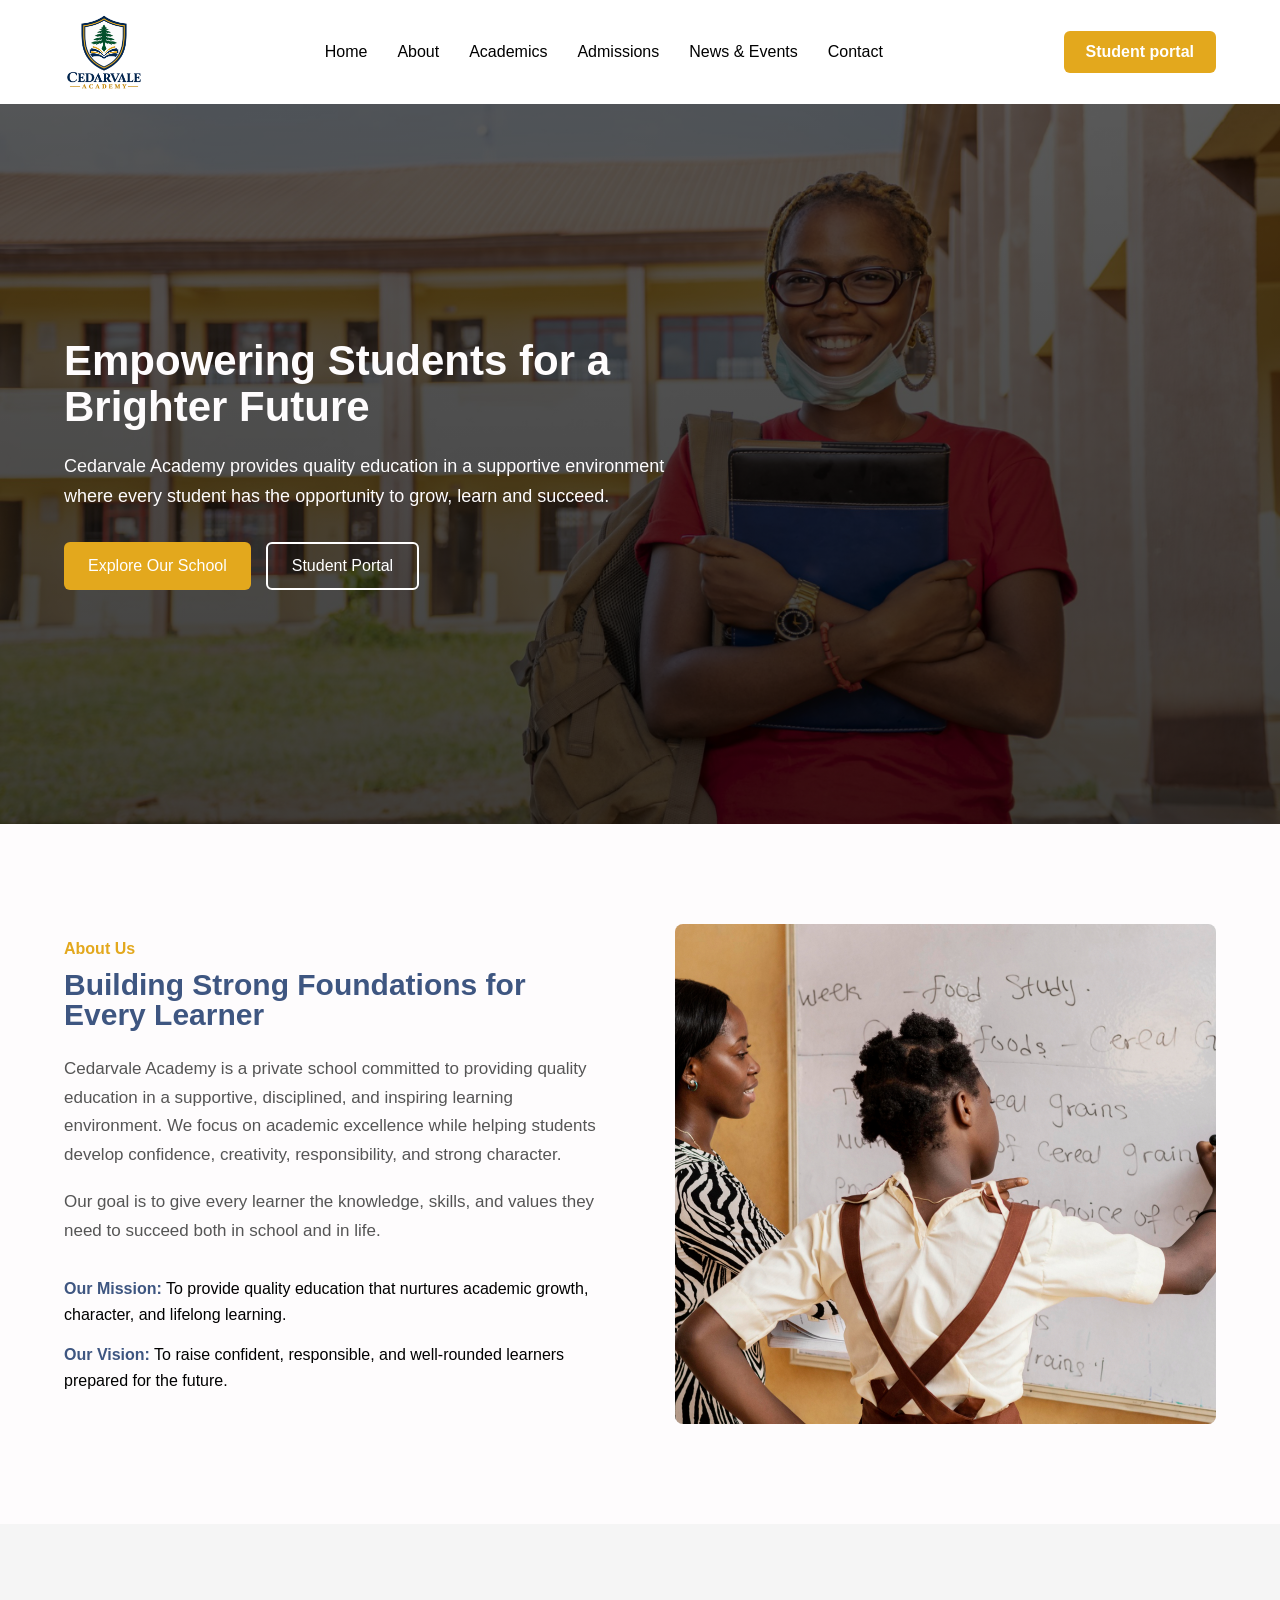
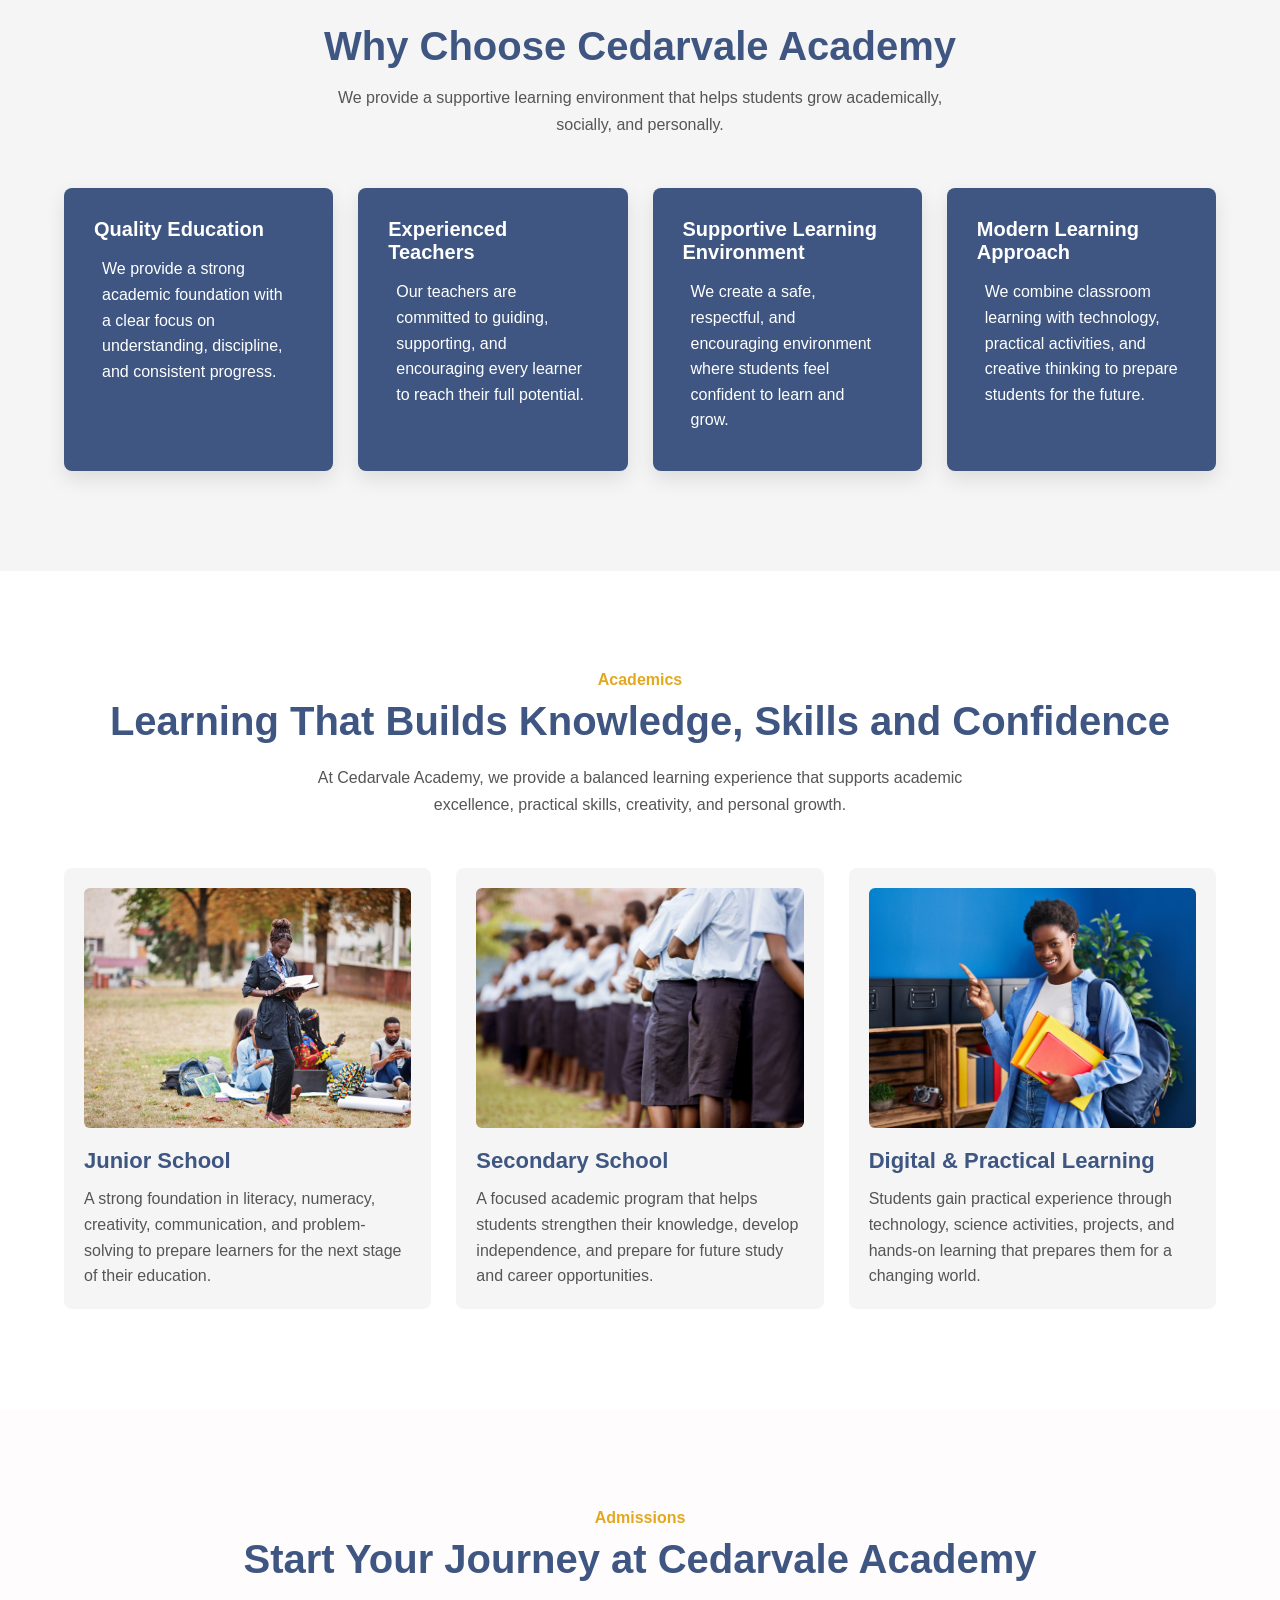
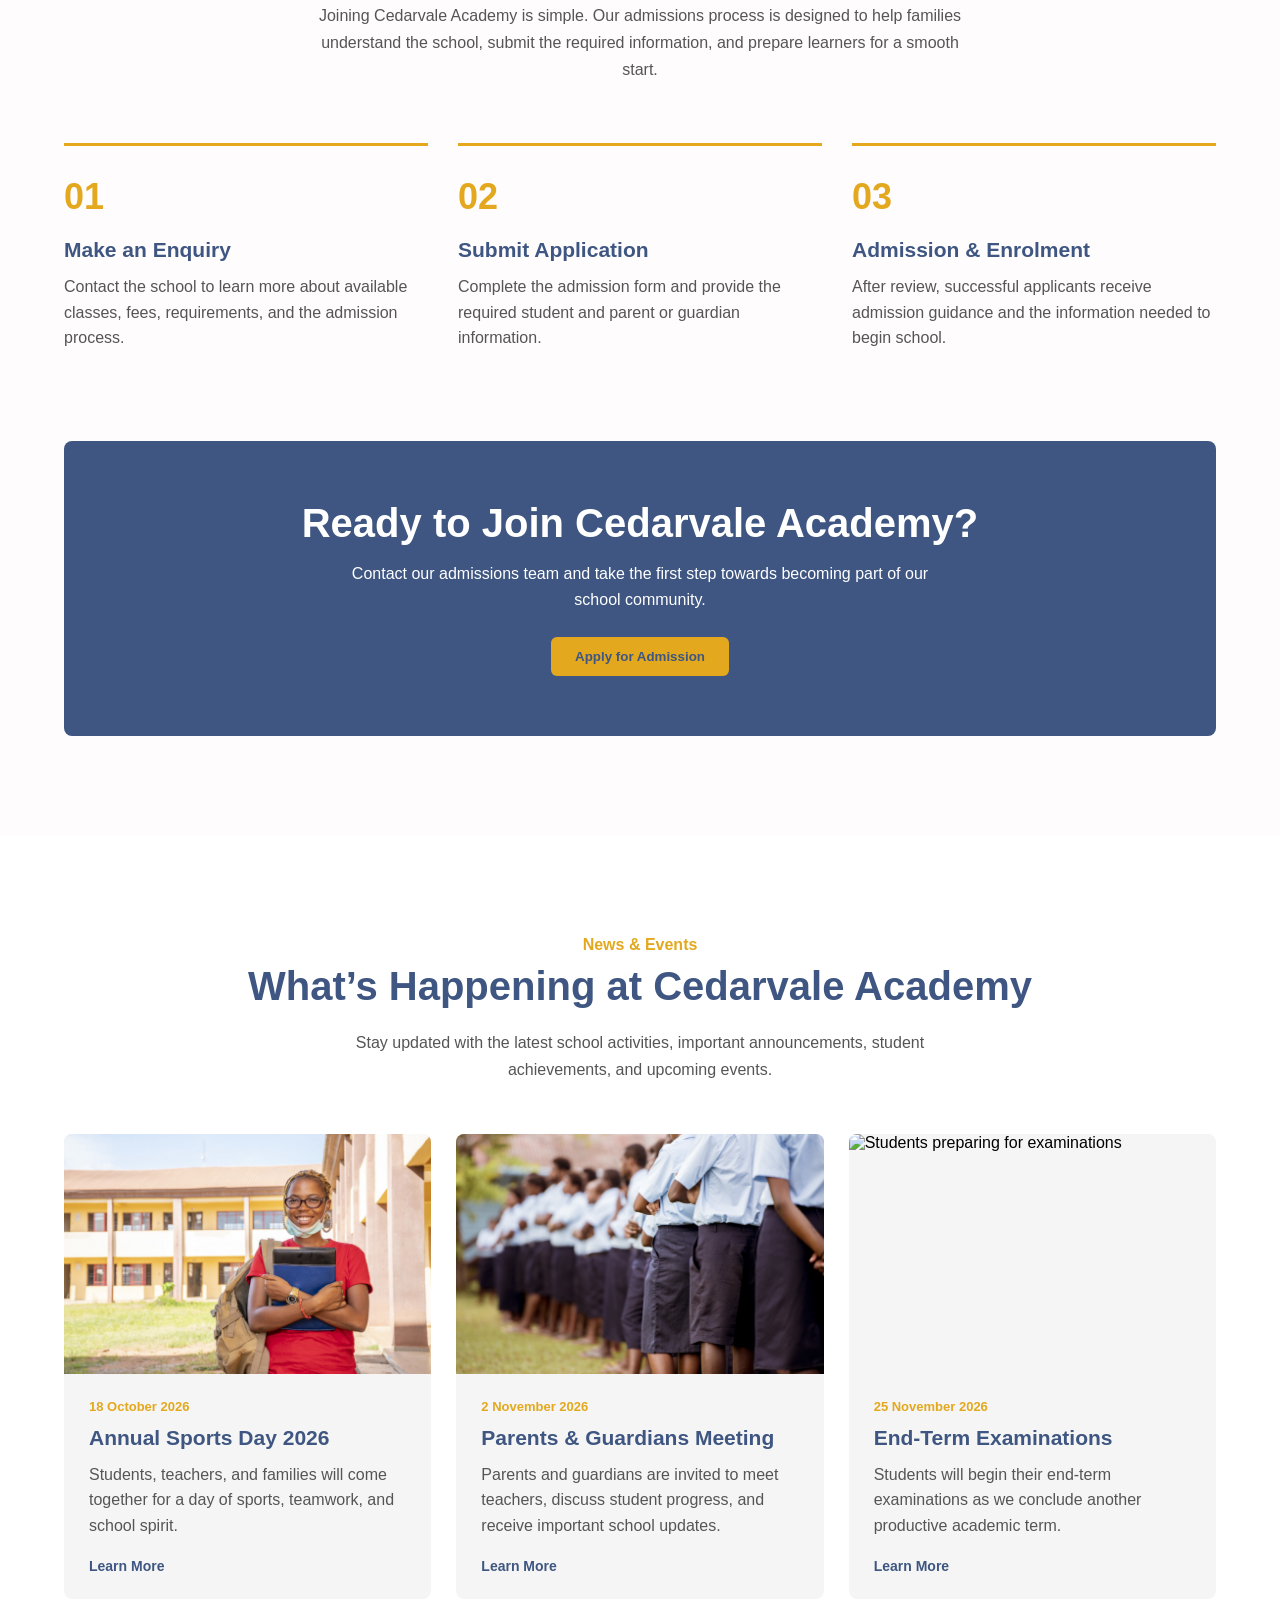
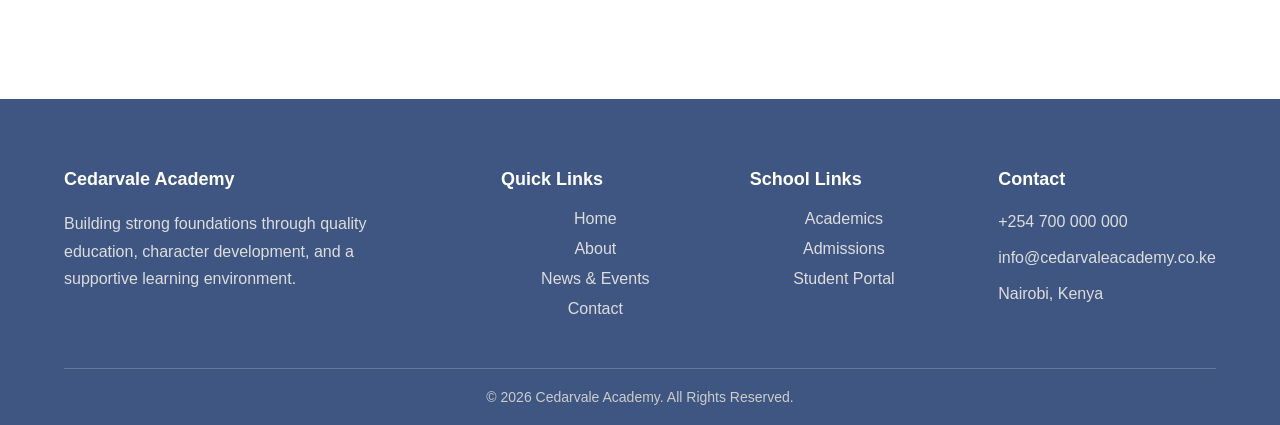
==== public-website/index.html @ d94d073a "Build public website login and signup pages" ====
<!doctype html>
<html lang="en">
  <head>
    <meta charset="UTF-8" />
    <meta name="viewport" content="width=device-width, initial-scale=1.0" />
    <title>Cedarvale Academy</title>
    <link rel="stylesheet" href="style.css" />
  </head>

  <body>
    <header>
      <div class="logo">
        <img src="../assets/logo/logo.png" alt="Cedarvale Academy Logo" />
      </div>

      <nav>
        <ul>
          <li><a href="#hero">Home</a></li>
          <li><a href="#about">About</a></li>
          <li><a href="#academics">Academics</a></li>
          <li><a href="#admissions">Admissions</a></li>
          <li><a href="#news">News & Events</a></li>
          <li><a href="#cta">Contact</a></li>
        </ul>
      </nav>

      <div class="headerbutton">
 
          <a href="../login/index.html">Student portal</a>
      </div>
    </header>

    <section class="hero">
      <div class="hero__content">
        <h1>Empowering Students for a Brighter Future</h1>
        <p>
          Cedarvale Academy provides quality education in a supportive
          environment where every student has the opportunity to grow, learn and
          succeed.
        </p>
        <div class="hero__cta">
          <button>Explore Our School</button>
          <button class="secondary-btn">Student Portal</button>
        </div>
      </div>
    </section>

    <section class="about" id="about">
      <div class="about__left">
        <p class="about__label">About Us</p>

        <h2>Building Strong Foundations for Every Learner</h2>

        <p class="about__description">
          Cedarvale Academy is a private school committed to providing quality
          education in a supportive, disciplined, and inspiring learning
          environment. We focus on academic excellence while helping students
          develop confidence, creativity, responsibility, and strong character.
        </p>

        <p class="about__description">
          Our goal is to give every learner the knowledge, skills, and values
          they need to succeed both in school and in life.
        </p>

        <div class="about__values">
          <p>
            <strong>Our Mission:</strong>
            To provide quality education that nurtures academic growth,
            character, and lifelong learning.
          </p>

          <p>
            <strong>Our Vision:</strong>
            To raise confident, responsible, and well-rounded learners prepared
            for the future.
          </p>
        </div>
      </div>

      <div class="about__right">
        <img src="../assets/images/image 3.jpg" alt="Cedarvale Academy students" />
      </div>
    </section>
    <section class="why_choose" id="why_choose">
      <h2>Why Choose Cedarvale Academy</h2>

      <p class="why_choose__description">
        We provide a supportive learning environment that helps students grow
        academically, socially, and personally.
      </p>

      <div class="cards">
        <div class="why__card">
          <h3>Quality Education</h3>
          <p>
            We provide a strong academic foundation with a clear focus on
            understanding, discipline, and consistent progress.
          </p>
        </div>

        <div class="why__card">
          <h3>Experienced Teachers</h3>
          <p>
            Our teachers are committed to guiding, supporting, and encouraging
            every learner to reach their full potential.
          </p>
        </div>

        <div class="why__card">
          <h3>Supportive Learning Environment</h3>
          <p>
            We create a safe, respectful, and encouraging environment where
            students feel confident to learn and grow.
          </p>
        </div>

        <div class="why__card">
          <h3>Modern Learning Approach</h3>
          <p>
            We combine classroom learning with technology, practical activities,
            and creative thinking to prepare students for the future.
          </p>
        </div>
      </div>
    </section>

    <section class="academics" id="academics">
      <p class="academics__label">Academics</p>

      <h2>Learning That Builds Knowledge, Skills and Confidence</h2>

      <p class="academics__description">
        At Cedarvale Academy, we provide a balanced learning experience that
        supports academic excellence, practical skills, creativity, and personal
        growth.
      </p>

      <div class="academics__cards">
        <div class="academics__card">
          <img
            src="../assets/images/image 7.jpg"
            alt="Students learning at Cedarvale Academy"
          />

          <h3>Junior School</h3>

          <p>
            A strong foundation in literacy, numeracy, creativity,
            communication, and problem-solving to prepare learners for the next
            stage of their education.
          </p>
        </div>

        <div class="academics__card">
          <img
            src="../assets/images/image 6.jpg"
            alt="Secondary school students in class"
          />

          <h3>Secondary School</h3>

          <p>
            A focused academic program that helps students strengthen their
            knowledge, develop independence, and prepare for future study and
            career opportunities.
          </p>
        </div>

        <div class="academics__card">
          <img
            src="../assets/images/image 5.jpg"
            alt="Students using computers for digital learning"
          />

          <h3>Digital & Practical Learning</h3>

          <p>
            Students gain practical experience through technology, science
            activities, projects, and hands-on learning that prepares them for a
            changing world.
          </p>
        </div>
      </div>
    </section>

    <section class="admissions" id="admissions">
      <p class="admissions__label">Admissions</p>

      <h2>Start Your Journey at Cedarvale Academy</h2>

      <p class="admissions__description">
        Joining Cedarvale Academy is simple. Our admissions process is designed
        to help families understand the school, submit the required information,
        and prepare learners for a smooth start.
      </p>

      <div class="admissions__process">
        <div class="admissions__step">
          <span>01</span>
          <h3>Make an Enquiry</h3>
          <p>
            Contact the school to learn more about available classes, fees,
            requirements, and the admission process.
          </p>
        </div>

        <div class="admissions__step">
          <span>02</span>
          <h3>Submit Application</h3>
          <p>
            Complete the admission form and provide the required student and
            parent or guardian information.
          </p>
        </div>

        <div class="admissions__step">
          <span>03</span>
          <h3>Admission & Enrolment</h3>
          <p>
            After review, successful applicants receive admission guidance and
            the information needed to begin school.
          </p>
        </div>
      </div>

      <div class="admissions__cta">
        <h2>Ready to Join Cedarvale Academy?</h2>

        <p>
          Contact our admissions team and take the first step towards becoming
          part of our school community.
        </p>

        <button>Apply for Admission</button>
      </div>
    </section>

    <section class="news" id="news">
      <p class="news__label">News & Events</p>

      <h2>What’s Happening at Cedarvale Academy</h2>

      <p class="news__description">
        Stay updated with the latest school activities, important announcements,
        student achievements, and upcoming events.
      </p>

      <div class="news__cards">
        <article class="news__card">
          <div class="news__image">
            <img
              src="../assets/images/image 4.jpg"
              alt="Students participating in Cedarvale Academy Sports Day"
            />
          </div>

          <div class="news__info">
            <time class="news__date" datetime="2026-10-18">
              18 October 2026
            </time>

            <h3>Annual Sports Day 2026</h3>

            <p>
              Students, teachers, and families will come together for a day of
              sports, teamwork, and school spirit.
            </p>

            <a href="#">Learn More</a>
          </div>
        </article>

        <article class="news__card">
          <div class="news__image">
            <img
              src="../assets/images/image 6.jpg"
              alt="Parents and teachers meeting at Cedarvale Academy"
            />
          </div>

          <div class="news__info">
            <time class="news__date" datetime="2026-11-02">
              2 November 2026
            </time>

            <h3>Parents & Guardians Meeting</h3>

            <p>
              Parents and guardians are invited to meet teachers, discuss
              student progress, and receive important school updates.
            </p>

            <a href="#">Learn More</a>
          </div>
        </article>

        <article class="news__card">
          <div class="news__image">
            <img
              src="assets/images/image 5.jpg"
              alt="Students preparing for examinations"
            />
          </div>

          <div class="news__info">
            <time class="news__date" datetime="2026-11-25">
              25 November 2026
            </time>

            <h3>End-Term Examinations</h3>

            <p>
              Students will begin their end-term examinations as we conclude
              another productive academic term.
            </p>

            <a href="#">Learn More</a>
          </div>
        </article>
      </div>
    </section>

    <footer class="footer" id="footer">

    <div class="footer__top">

        <div class="footer__about">
            <h3 class="footer__heading">Cedarvale Academy</h3>

            <p>
                Building strong foundations through quality education,
                character development, and a supportive learning environment.
            </p>
        </div>


        <div class="footer__quicklinks">
            <h3 class="footer__heading">Quick Links</h3>

            <ul class="footer__nav">
                <li><a href="#home">Home</a></li>
                <li><a href="#about">About</a></li>
                <li><a href="#news">News & Events</a></li>
                <li><a href="contact.html">Contact</a></li>
            </ul>
        </div>


        <div class="footer__schoollinks">
            <h3 class="footer__heading">School Links</h3>

            <ul class="footer__nav">
                <li><a href="#academics">Academics</a></li>
                <li><a href="#admissions">Admissions</a></li>
                <li><a href="../login/login.html">Student Portal</a></li>
            </ul>
        </div>


        <div class="footer__contact">
            <h3 class="footer__heading">Contact</h3>

            <address>
                <p>+254 700 000 000</p>
                <p>info@cedarvaleacademy.co.ke</p>
                <p>Nairobi, Kenya</p>
            </address>
        </div>

    </div>


    <div class="footer__bottom">
        <p>© 2026 Cedarvale Academy. All Rights Reserved.</p>
    </div>

</footer>
  </body>
</html>
---- public-website/style.css ----
* {
  margin: 0;
  padding: 0;
  box-sizing: border-box;
}

:root {
  --color-dark: #000000;
  --color-gold: #e3a81d;
  --color-blue: #3e5681;
  --color-light: #fefcfd;
  --color-white: #ffffff;
}

body {
  font-family: Arial, sans-serif;
  color: var(--color-dark);
}

/* HEADER */

header {
  display: flex;
  justify-content: space-between;
  align-items: center;

  padding: 12px 5%;

  background-color: var(--color-white);
}

.logo img {
  width: 80px;
  display: block;
}

/* NAVIGATION */

ul {
  display: flex;
  align-items: center;
  gap: 30px;

  list-style: none;
}

ul li {
  margin: 0;
}

ul li a {
  text-decoration: none;
  color: var(--color-dark);
  font-weight: 500;
  transition: 0.3s;
}

ul li a:hover {
  color: var(--color-blue);
}

/* HEADER BUTTON */

.headerbutton button {
  padding: 12px 22px;

  background-color: var(--color-gold);
  color: var(--color-white);

  border: none;
  border-radius: 6px;

  font-weight: 600;
  cursor: pointer;

  transition: 0.3s;
}

.headerbutton button:hover {
  background-color: var(--color-blue);
}

/* HERO */

.hero {
  min-height: 80vh;

  display: flex;
  align-items: center;

  padding: 60px 5%;

  background:
    linear-gradient(rgba(0, 0, 0, 0.65), rgba(0, 0, 0, 0.75)),
    url("../assets/images/image\ 4.jpg");

  background-size: cover;
  background-position: center;

  color: var(--color-light);
}

.hero__content {
  width: 100%;
  max-width: 650px;
}

.hero h1 {
  font-size: 42px;
  line-height: 1.1;
  margin-bottom: 20px;
}

.hero p {
  font-size: 18px;
  line-height: 1.7;
  margin-bottom: 30px;
}

.hero__cta {
  display: flex;
  gap: 15px;
}

.hero__cta button {
  padding: 13px 24px;

  border: none;
  border-radius: 6px;

  font-size: 16px;
  cursor: pointer;

  background-color: var(--color-gold);
  color: var(--color-white);
}

.hero__cta .secondary-btn {
  background-color: transparent;
  border: 2px solid var(--color-white);
}
.about {
  padding: 100px 5%;
  display: flex;
  align-items: center;
  gap: 70px;
  background-color: var(--color-light);
}

.about__left {
  flex: 1;
}

.about__right {
  flex: 1;
}

.about__label {
  color: var(--color-gold);
  font-weight: 600;
  margin-bottom: 12px;
}

.about__left h2 {
  color: var(--color-blue);
  font-size: 30px;
  line-height: 1;
  margin-bottom: 25px;
}

.about__description {
  font-size: 17px;
  line-height: 1.7;
  margin-bottom: 18px;
  color: #555;
}

.about__values {
  margin-top: 30px;
}

.about__values p {
  margin-bottom: 15px;
  line-height: 1.6;
}

.about__values strong {
  color: var(--color-blue);
}

.about__right img {
  width: 100%;
  height: 500px;
  object-fit: cover;
  border-radius: 8px;
  display: block;
}

.why_choose {
  padding: 100px 5%;
  justify-content: center;
  align-items: center;
  gap: 70px;
  background-color: lightgray;
}
.cards {
  display: flex;
  gap: 30px;
}
.why__card {
  background-color: var(--color-blue);
  padding: 2%;
  box-shadow: #555;
  border-radius: 10px;
  color: #ffffff;
}
.why__card p {
  margin: 8px;
}

.why_choose {
  padding: 100px 5%;
  background-color: #f5f5f5;
  text-align: center;
}

.why_choose h2 {
  font-size: 40px;
  color: var(--color-blue);
  margin-bottom: 15px;
}

.why_choose__description {
  width: 100%;
  max-width: 650px;
  margin: 0 auto 50px;
  line-height: 1.7;
  color: #555;
}

.cards {
  display: flex;
  gap: 25px;
}

.why__card {
  flex: 1;
  background-color: var(--color-blue);
  padding: 30px;
  border-radius: 8px;
  color: #ffffff;
  text-align: left;
  box-shadow: 0 8px 20px rgba(0, 0, 0, 0.1);
}

.why__card h3 {
  margin-bottom: 15px;
  font-size: 20px;
}

.why__card p {
  line-height: 1.6;
}

.academics {
  text-align: center;
  background-color: #ffffff;
  padding: 100px 5%;
}

.academics__label {
  color: var(--color-gold);
  font-weight: 600;
  margin-bottom: 10px;
}

.academics h2 {
  color: var(--color-blue);
  font-size: 40px;
  margin-bottom: 20px;
}

.academics__description {
  width: 100%;
  max-width: 650px;
  margin: 0 auto;
  line-height: 1.7;
  color: #555;
}

.academics__cards {
  display: flex;
  gap: 25px;
  margin-top: 50px;
}

.academics__card {
  flex: 1;
  background-color: #f5f5f5;
  padding: 20px;
  text-align: left;
  border-radius: 8px;
}

.academics__card img {
  width: 100%;
  height: 240px;
  object-fit: cover;
  display: block;
  margin-bottom: 20px;
  border-radius: 6px;
}

.academics__card h3 {
  color: var(--color-blue);
  font-size: 22px;
  margin-bottom: 12px;
}

.academics__card p {
  color: #555;
  line-height: 1.6;
}

.admissions {
  text-align: center;
  padding: 100px 5%;
  background-color: var(--color-light);
}

.admissions__label {
  color: var(--color-gold);
  font-weight: 600;
  margin-bottom: 10px;
}

.admissions h2 {
  color: var(--color-blue);
  font-size: 40px;
  margin-bottom: 20px;
}

.admissions__description {
  width: 100%;
  max-width: 650px;
  margin: 0 auto;
  line-height: 1.7;
  color: #555;
}

.admissions__process {
  display: flex;
  gap: 30px;
  margin-top: 60px;
  margin-bottom: 60px;
}

.admissions__step {
  flex: 1;
  text-align: left;
  padding: 30px 0;
  border-top: 3px solid var(--color-gold);
}

.admissions__step span {
  display: block;
  font-size: 36px;
  font-weight: 700;
  color: var(--color-gold);
  margin-bottom: 20px;
}

.admissions__step h3 {
  color: var(--color-blue);
  font-size: 21px;
  margin-bottom: 12px;
}

.admissions__step p {
  line-height: 1.6;
  color: #555;
}

.admissions__cta {
  background-color: var(--color-blue);
  padding: 60px;
  color: var(--color-white);
  border-radius: 8px;
}

.admissions__cta h2 {
  color: var(--color-white);
  margin-bottom: 15px;
}

.admissions__cta p {
  max-width: 600px;
  margin: 0 auto 25px;
  line-height: 1.6;
}

.admissions__cta button {
  padding: 12px 24px;
  color: var(--color-blue);
  background-color: var(--color-gold);
  border: none;
  border-radius: 6px;
  font-weight: 600;
  cursor: pointer;
}

.news {
    text-align: center;
    padding: 100px 5%;
    background-color: var(--color-white);
}

.news__label {
    color: var(--color-gold);
    font-weight: 600;
    margin-bottom: 10px;
}

.news h2 {
    color: var(--color-blue);
    font-size: 40px;
    margin-bottom: 20px;
}

.news__description {
    width: 100%;
    max-width: 650px;
    margin: 0 auto;
    line-height: 1.7;
    color: #555;
}

.news__cards {
    display: flex;
    gap: 25px;
    margin-top: 50px;
}

.news__card {
    flex: 1;
    text-align: left;
    background-color: #f5f5f5;
    border-radius: 8px;
    overflow: hidden;

    display: flex;
    flex-direction: column;
}

.news__image img {
    width: 100%;
    height: 240px;
    object-fit: cover;
    display: block;
}

.news__info {
    padding: 25px;

    display: flex;
    flex-direction: column;
    flex: 1;
}

.news__date {
    display: block;
    font-size: 13px;
    font-weight: 600;
    color: var(--color-gold);
    margin-bottom: 12px;
}

.news__info h3 {
    color: var(--color-blue);
    font-size: 21px;
    margin-bottom: 12px;
}

.news__info p {
    color: #555;
    line-height: 1.6;
    margin-bottom: 20px;
}

.news__info a {
    margin-top: auto;

    color: var(--color-blue);
    text-decoration: none;
    font-size: 14px;
    font-weight: 600;
}

.news__info a:hover {
    color: var(--color-gold);
}

.footer {
    background-color: var(--color-blue);
    color: var(--color-white);
    padding: 70px 5% 0;
}

.footer__top {
    display: flex;
    gap: 60px;
    padding-bottom: 50px;
}

.footer__about {
    flex: 2;
}

.footer__quicklinks,
.footer__schoollinks,
.footer__contact {
    flex: 1;
}

.footer__heading {
    color: var(--color-white);
    font-size: 18px;
    margin-bottom: 20px;
}

.footer__about p {
    color: #dddddd;
    line-height: 1.7;
    max-width: 350px;
}

.footer__nav {
    display: flex;
    flex-direction: column;
    gap: 12px;
    list-style: none;
}

.footer__nav li {
    margin: 0;
}

.footer__nav a {
    color: #dddddd;
    text-decoration: none;
    transition: 0.3s;
}

.footer__nav a:hover {
    color: var(--color-gold);
}

.footer__contact address {
    font-style: normal;
}

.footer__contact p {
    color: #dddddd;
    margin-bottom: 12px;
    line-height: 1.5;
}

.footer__bottom {
    border-top: 1px solid rgba(255, 255, 255, 0.2);
    padding: 20px 0;
    text-align: center;
}

.footer__bottom p {
    color: #cccccc;
    font-size: 14px;
}
.headerbutton a {
    display: inline-block;
    padding: 12px 22px;

    background-color: var(--color-gold);
    color: var(--color-white);

    text-decoration: none;
    font-weight: 600;

    border-radius: 6px;

    transition: 0.3s;
}

.headerbutton a:hover {
    background-color: var(--color-blue);
}
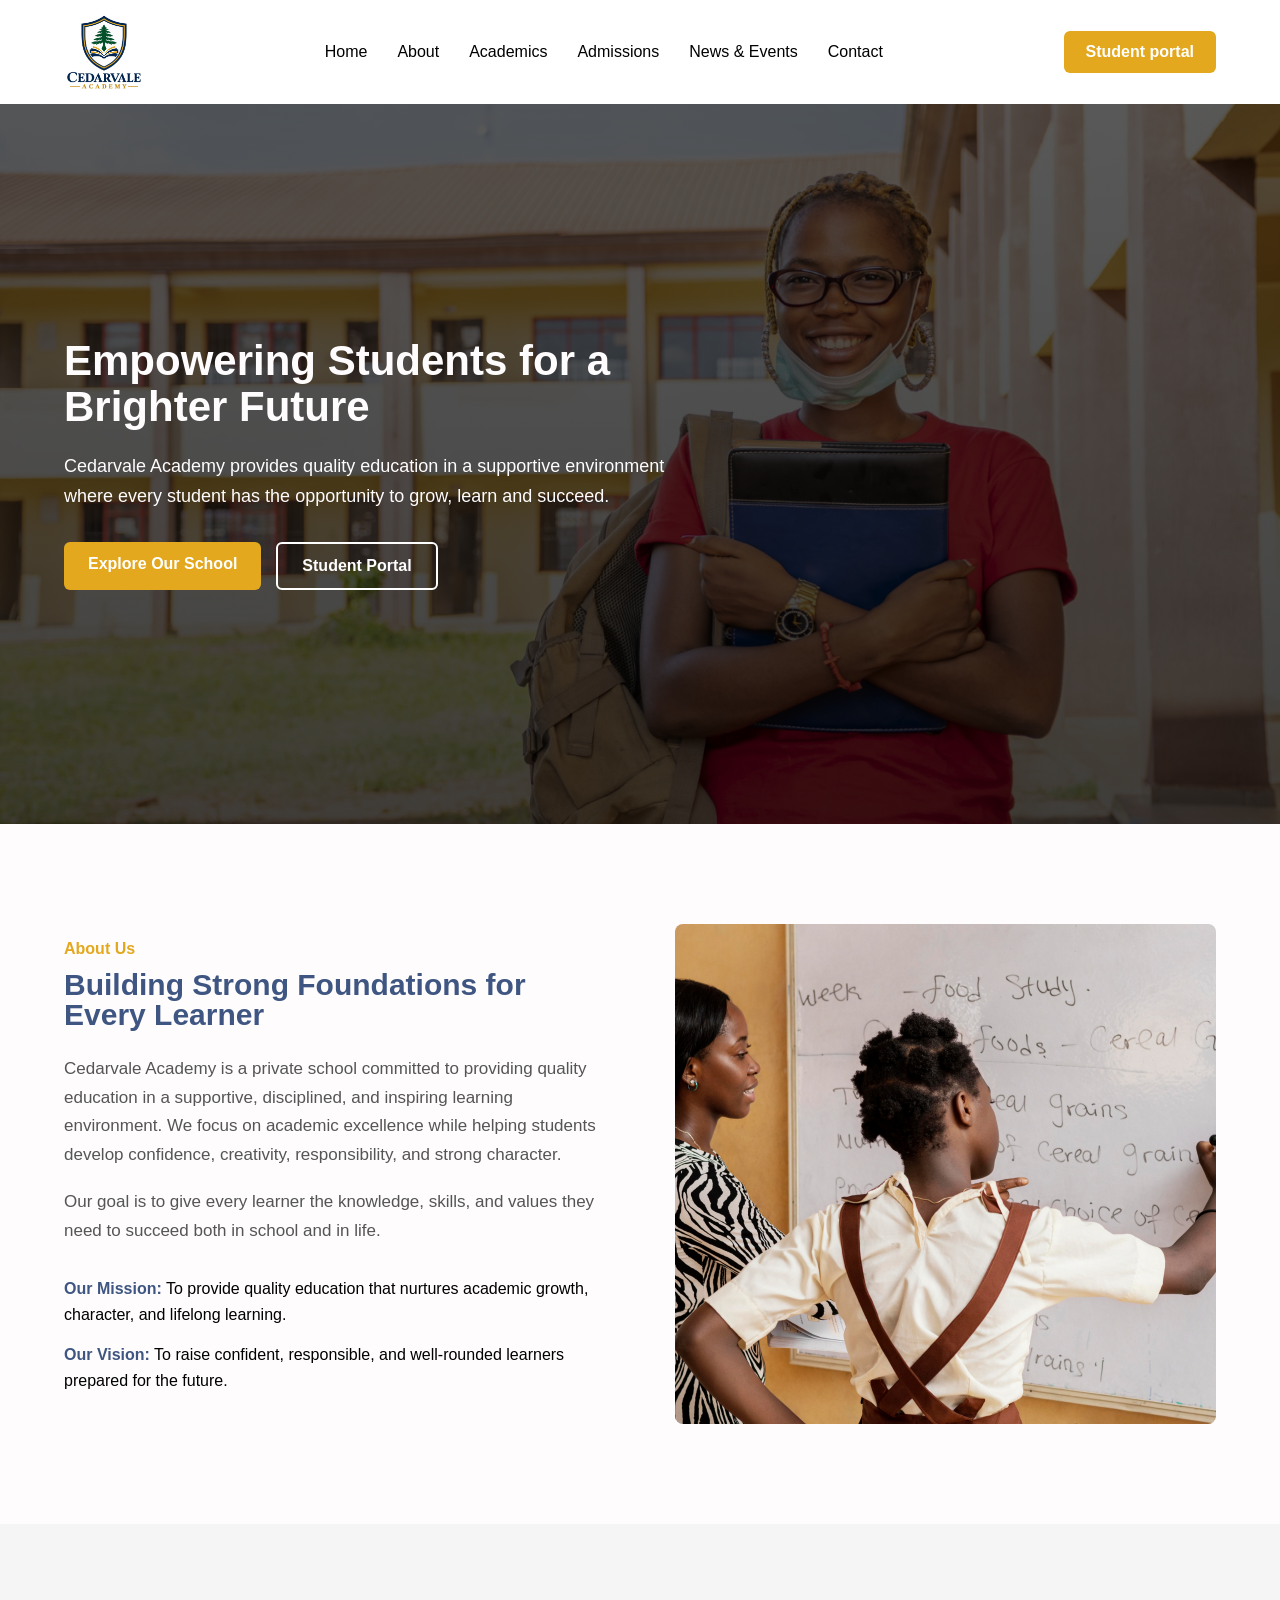
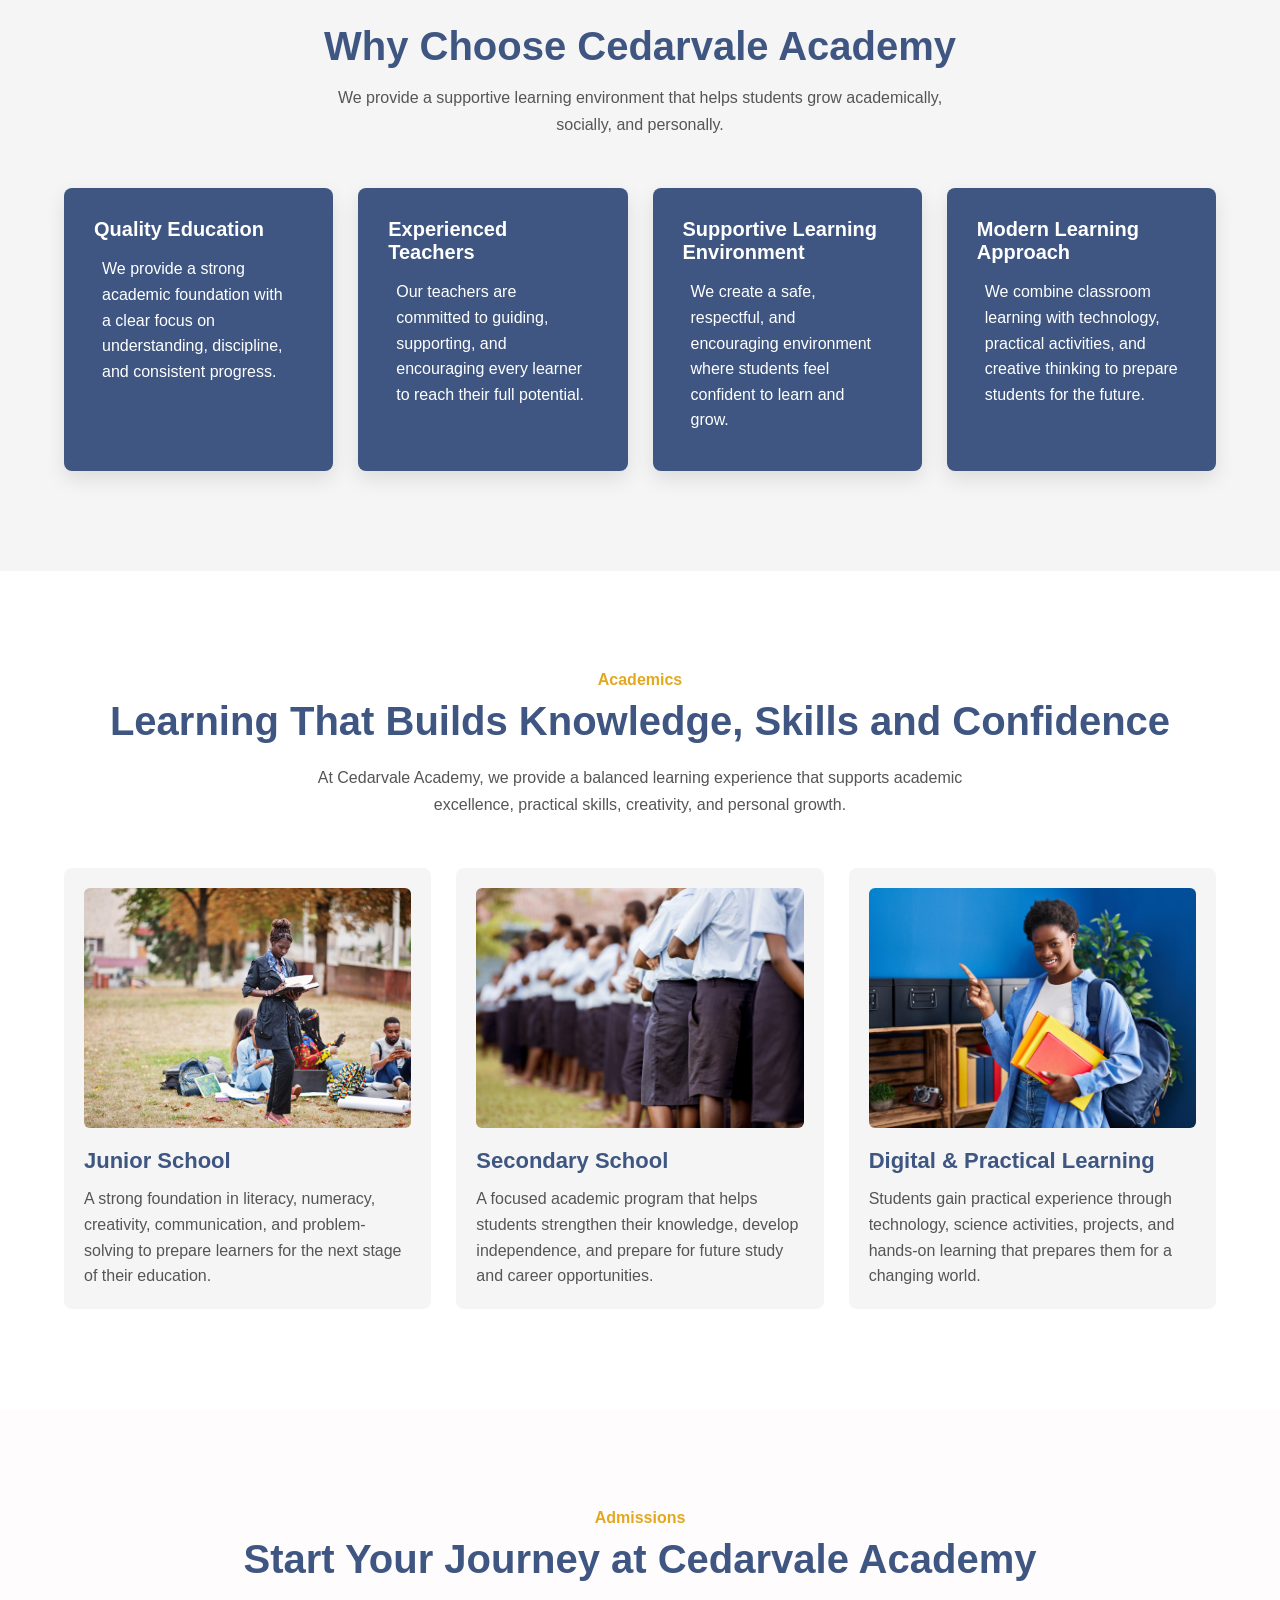
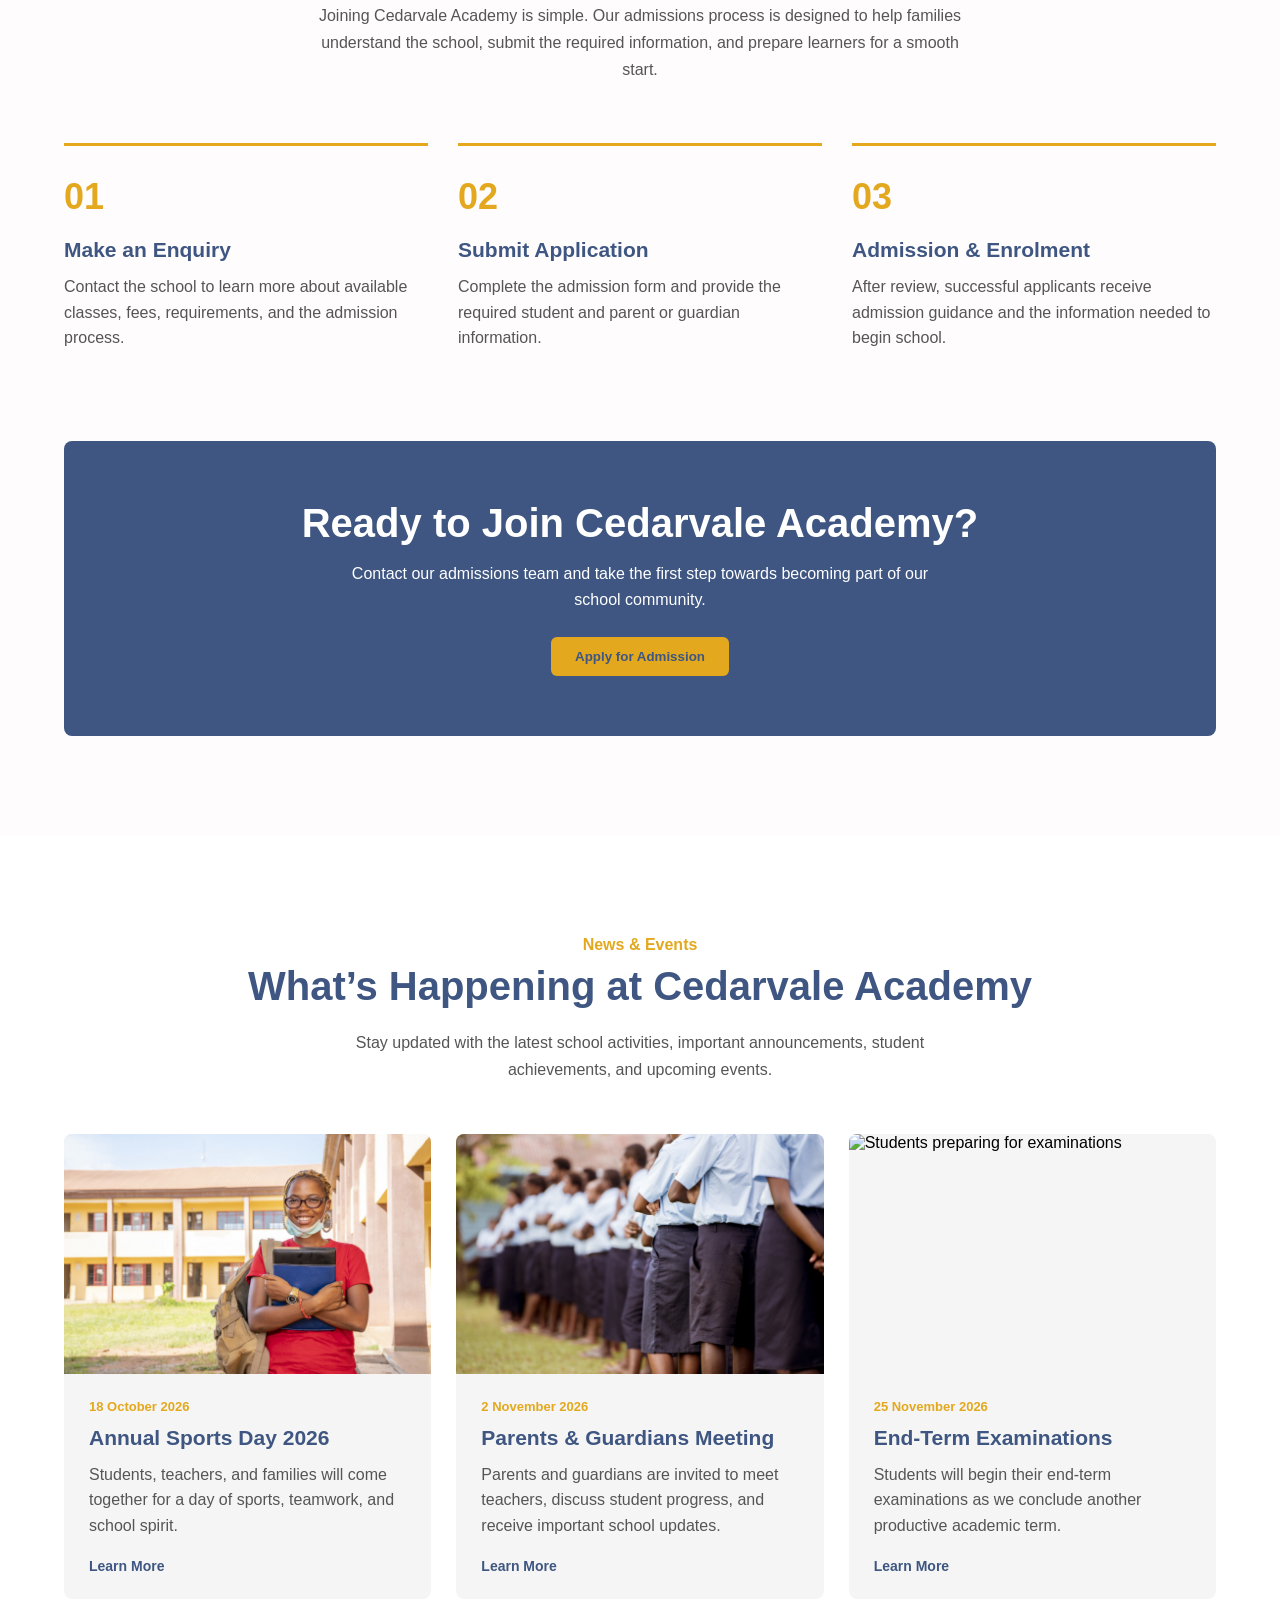
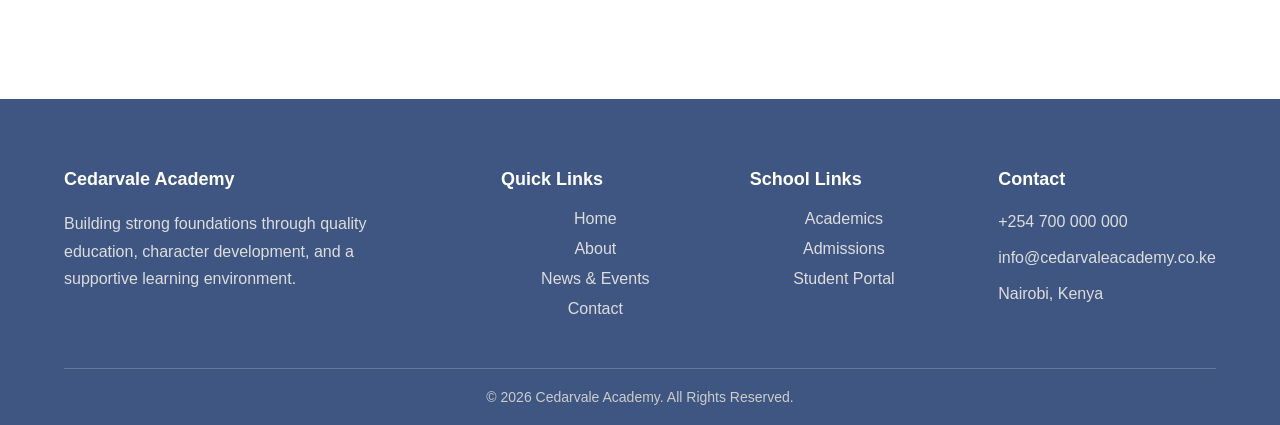
==== commit af62f0ab: "Improve hero navigation buttons" ====
--- a/public-website/index.html
+++ b/public-website/index.html
@@ -25,12 +25,11 @@
       </nav>
 
       <div class="headerbutton">
- 
-          <a href="../login/index.html">Student portal</a>
+        <a href="../login/index.html">Student portal</a>
       </div>
     </header>
 
-    <section class="hero">
+    <section class="hero" id="home">
       <div class="hero__content">
         <h1>Empowering Students for a Brighter Future</h1>
         <p>
@@ -39,8 +38,13 @@
           succeed.
         </p>
         <div class="hero__cta">
-          <button>Explore Our School</button>
-          <button class="secondary-btn">Student Portal</button>
+          <a href="#about" class="hero__btn hero__btn--primary">
+            Explore Our School
+          </a>
+
+          <a href="../login/index.html" class="hero__btn hero__btn--secondary">
+            Student Portal
+          </a>
         </div>
       </div>
     </section>
@@ -79,7 +83,10 @@
       </div>
 
       <div class="about__right">
-        <img src="../assets/images/image 3.jpg" alt="Cedarvale Academy students" />
+        <img
+          src="../assets/images/image 3.jpg"
+          alt="Cedarvale Academy students"
+        />
       </div>
     </section>
     <section class="why_choose" id="why_choose">
@@ -322,59 +329,51 @@
     </section>
 
     <footer class="footer" id="footer">
-
-    <div class="footer__top">
-
+      <div class="footer__top">
         <div class="footer__about">
-            <h3 class="footer__heading">Cedarvale Academy</h3>
-
-            <p>
-                Building strong foundations through quality education,
-                character development, and a supportive learning environment.
-            </p>
-        </div>
-
+          <h3 class="footer__heading">Cedarvale Academy</h3>
+
+          <p>
+            Building strong foundations through quality education, character
+            development, and a supportive learning environment.
+          </p>
+        </div>
 
         <div class="footer__quicklinks">
-            <h3 class="footer__heading">Quick Links</h3>
-
-            <ul class="footer__nav">
-                <li><a href="#home">Home</a></li>
-                <li><a href="#about">About</a></li>
-                <li><a href="#news">News & Events</a></li>
-                <li><a href="contact.html">Contact</a></li>
-            </ul>
-        </div>
-
+          <h3 class="footer__heading">Quick Links</h3>
+
+          <ul class="footer__nav">
+            <li><a href="#home">Home</a></li>
+            <li><a href="#about">About</a></li>
+            <li><a href="#news">News & Events</a></li>
+            <li><a href="contact.html">Contact</a></li>
+          </ul>
+        </div>
 
         <div class="footer__schoollinks">
-            <h3 class="footer__heading">School Links</h3>
-
-            <ul class="footer__nav">
-                <li><a href="#academics">Academics</a></li>
-                <li><a href="#admissions">Admissions</a></li>
-                <li><a href="../login/login.html">Student Portal</a></li>
-            </ul>
-        </div>
-
+          <h3 class="footer__heading">School Links</h3>
+
+          <ul class="footer__nav">
+            <li><a href="#academics">Academics</a></li>
+            <li><a href="#admissions">Admissions</a></li>
+            <li><a href="../login/login.html">Student Portal</a></li>
+          </ul>
+        </div>
 
         <div class="footer__contact">
-            <h3 class="footer__heading">Contact</h3>
-
-            <address>
-                <p>+254 700 000 000</p>
-                <p>info@cedarvaleacademy.co.ke</p>
-                <p>Nairobi, Kenya</p>
-            </address>
-        </div>
-
-    </div>
-
-
-    <div class="footer__bottom">
+          <h3 class="footer__heading">Contact</h3>
+
+          <address>
+            <p>+254 700 000 000</p>
+            <p>info@cedarvaleacademy.co.ke</p>
+            <p>Nairobi, Kenya</p>
+          </address>
+        </div>
+      </div>
+
+      <div class="footer__bottom">
         <p>© 2026 Cedarvale Academy. All Rights Reserved.</p>
-    </div>
-
-</footer>
+      </div>
+    </footer>
   </body>
 </html>
--- a/public-website/style.css
+++ b/public-website/style.css
@@ -592,4 +592,41 @@
 
 .headerbutton a:hover {
     background-color: var(--color-blue);
+}
+.hero__cta {
+    display: flex;
+    gap: 15px;
+}
+
+.hero__btn {
+    display: inline-block;
+    padding: 13px 24px;
+
+    text-decoration: none;
+    font-weight: 600;
+
+    border-radius: 6px;
+
+    transition: 0.3s;
+}
+
+.hero__btn--primary {
+    background-color: var(--color-gold);
+    color: var(--color-white);
+}
+
+.hero__btn--primary:hover {
+    background-color: var(--color-blue);
+}
+
+.hero__btn--secondary {
+    background-color: transparent;
+    color: var(--color-white);
+
+    border: 2px solid var(--color-white);
+}
+
+.hero__btn--secondary:hover {
+    background-color: var(--color-white);
+    color: var(--color-blue);
 }
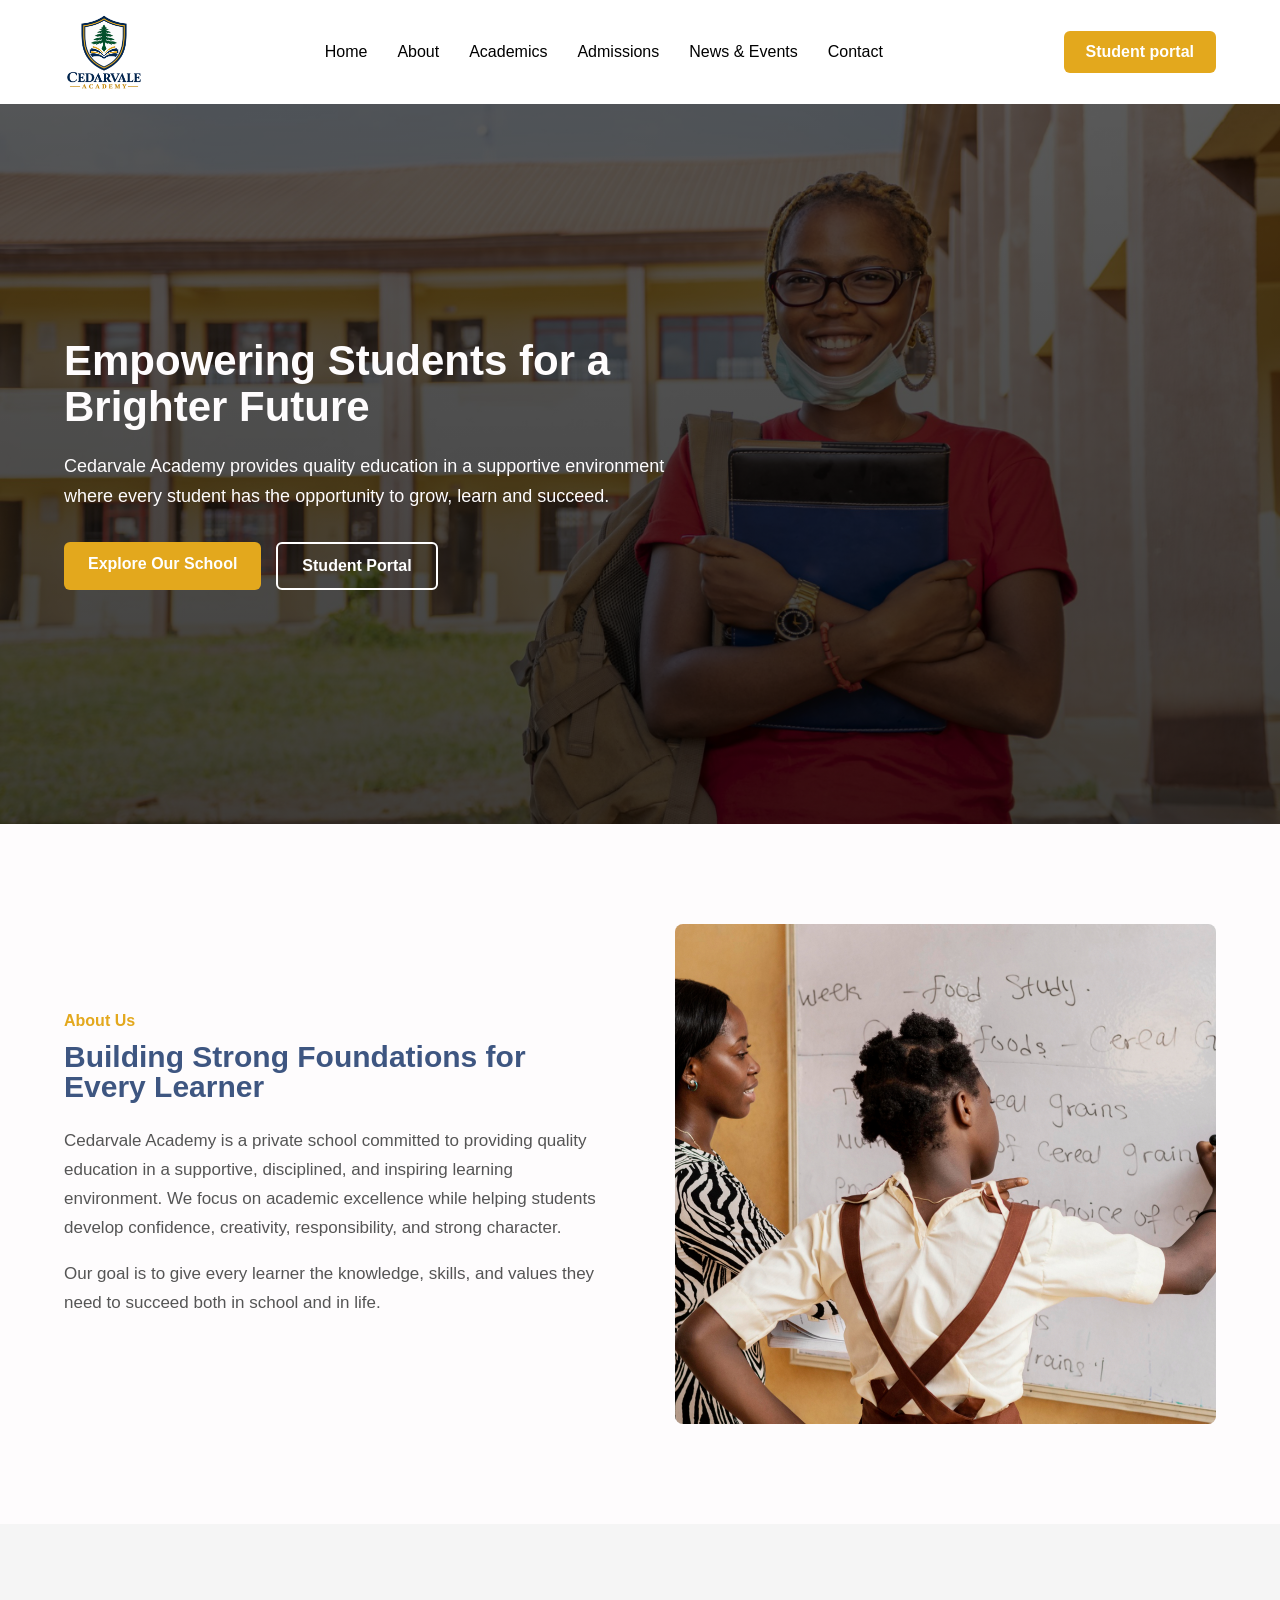
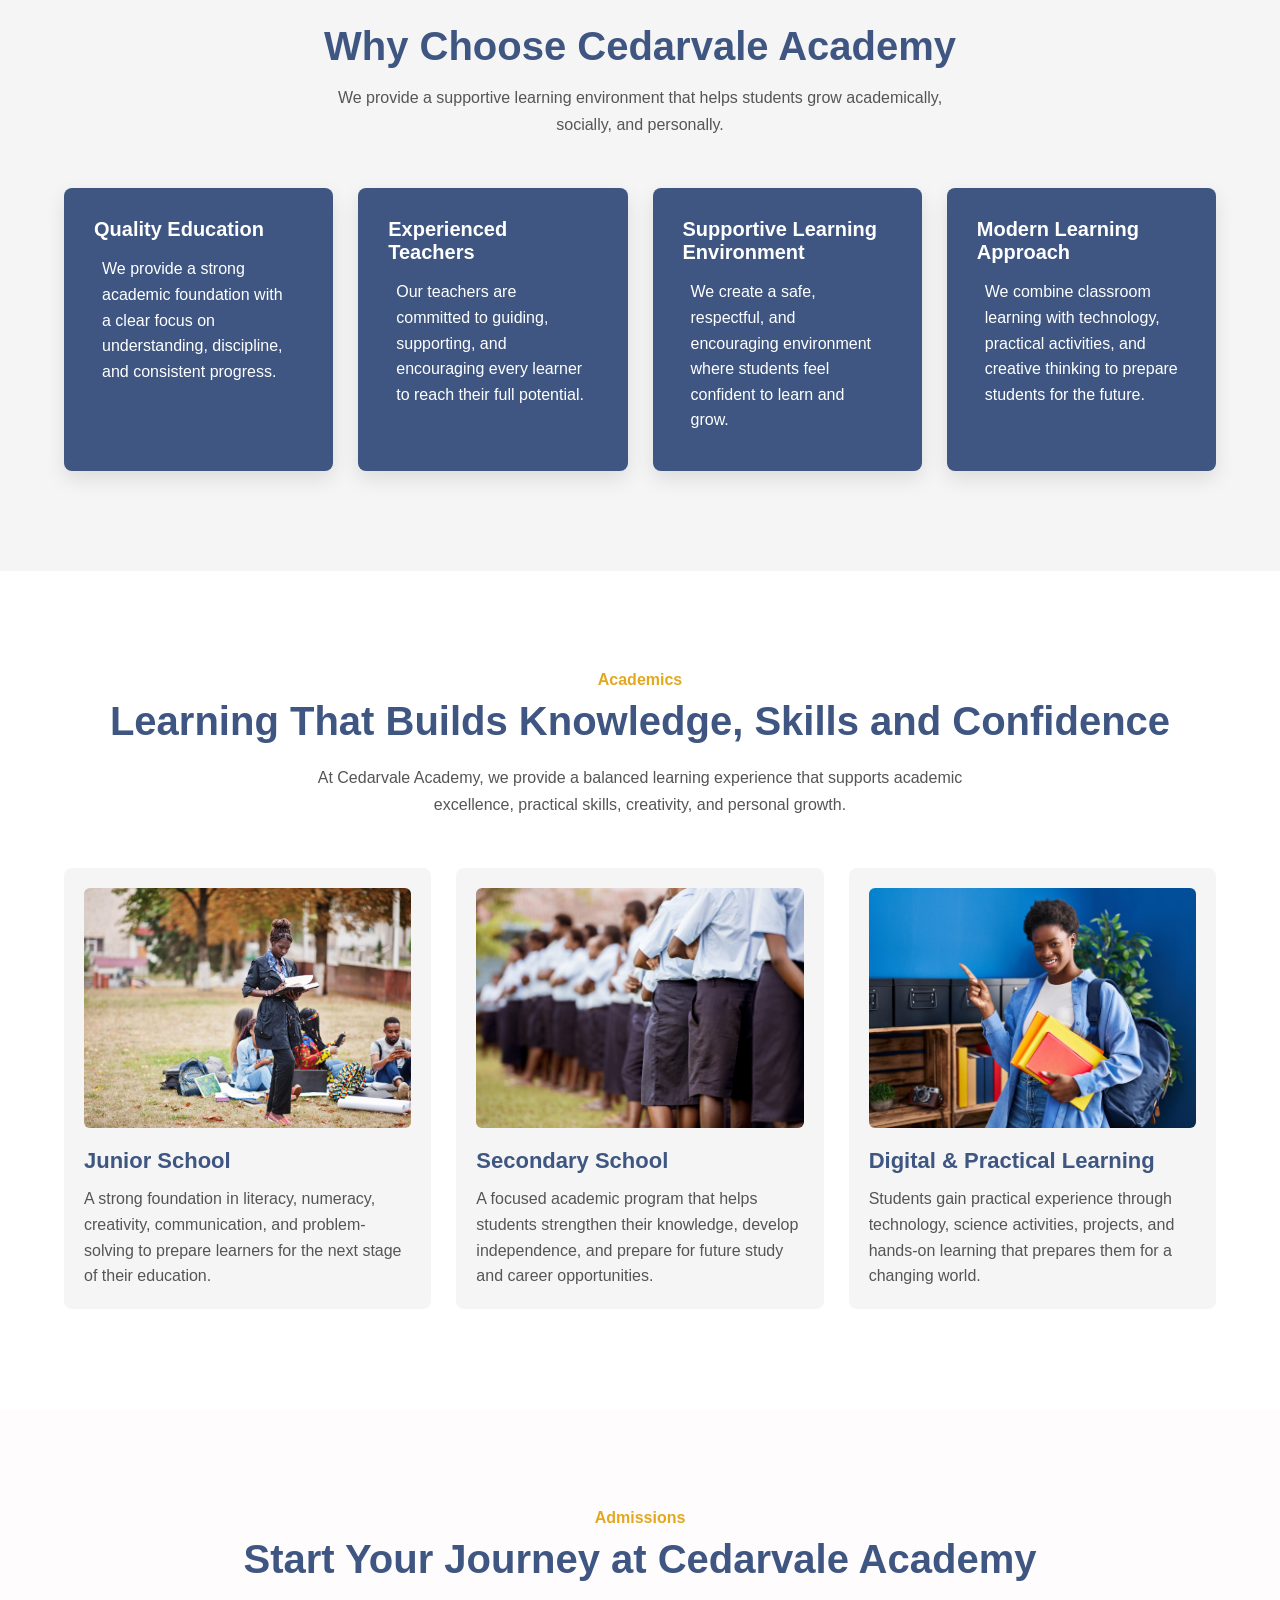
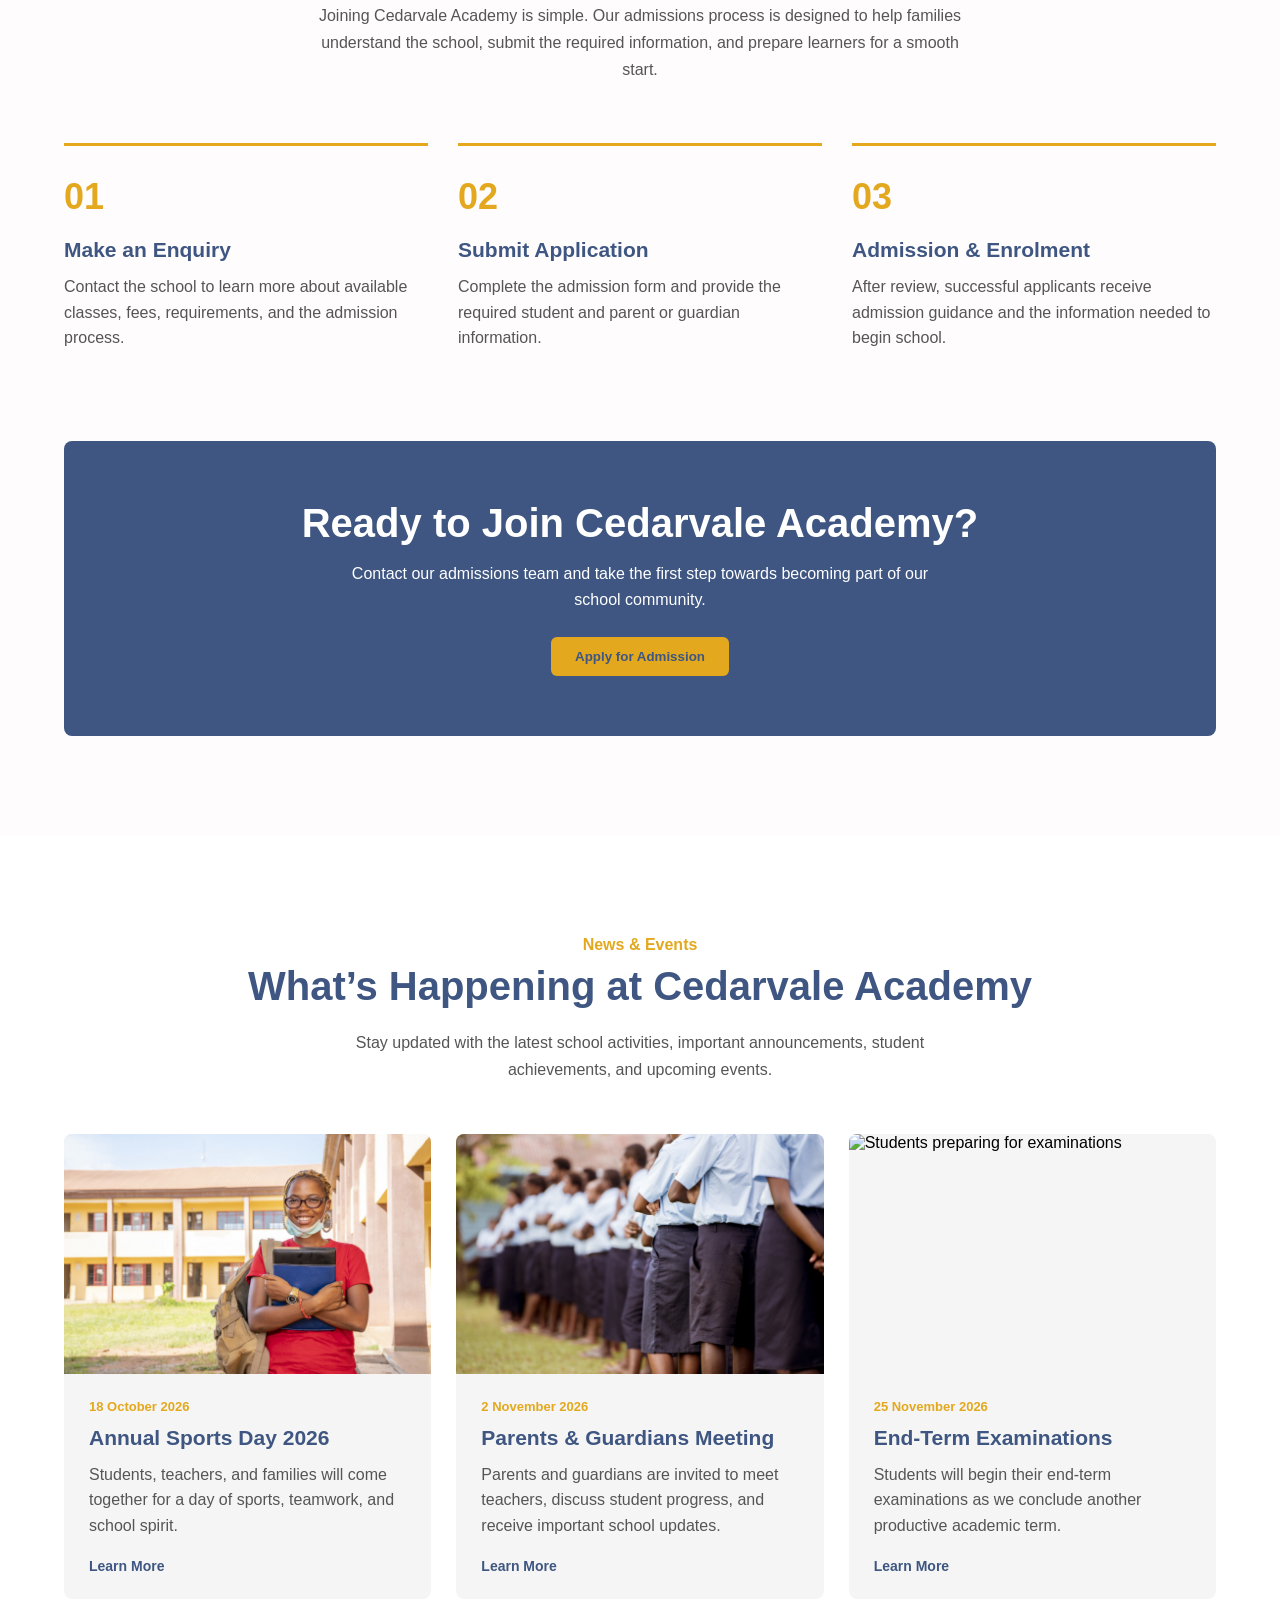
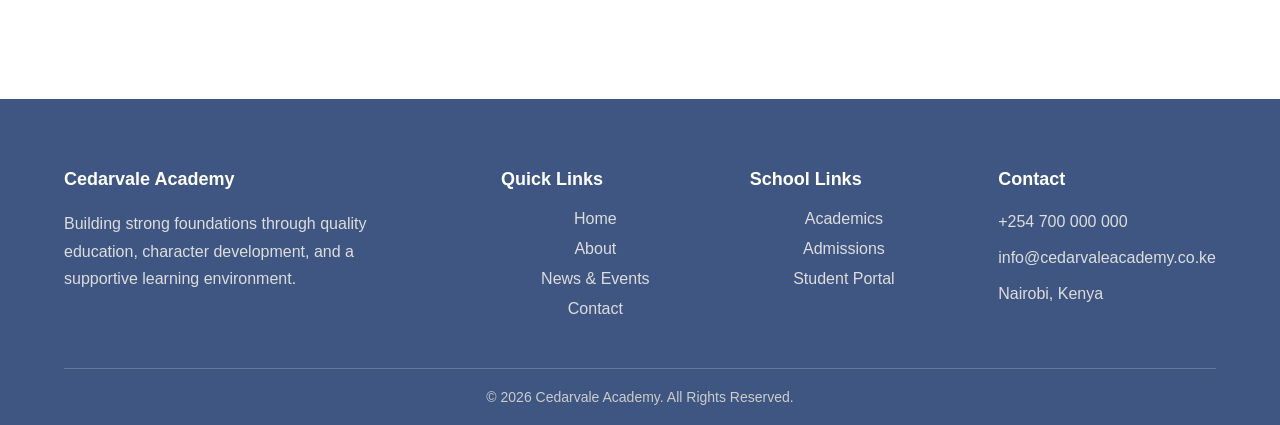
==== commit 745e77d1: "Remove mission and vision from about section" ====
--- a/public-website/index.html
+++ b/public-website/index.html
@@ -67,19 +67,7 @@
           they need to succeed both in school and in life.
         </p>
 
-        <div class="about__values">
-          <p>
-            <strong>Our Mission:</strong>
-            To provide quality education that nurtures academic growth,
-            character, and lifelong learning.
-          </p>
-
-          <p>
-            <strong>Our Vision:</strong>
-            To raise confident, responsible, and well-rounded learners prepared
-            for the future.
-          </p>
-        </div>
+        
       </div>
 
       <div class="about__right">
